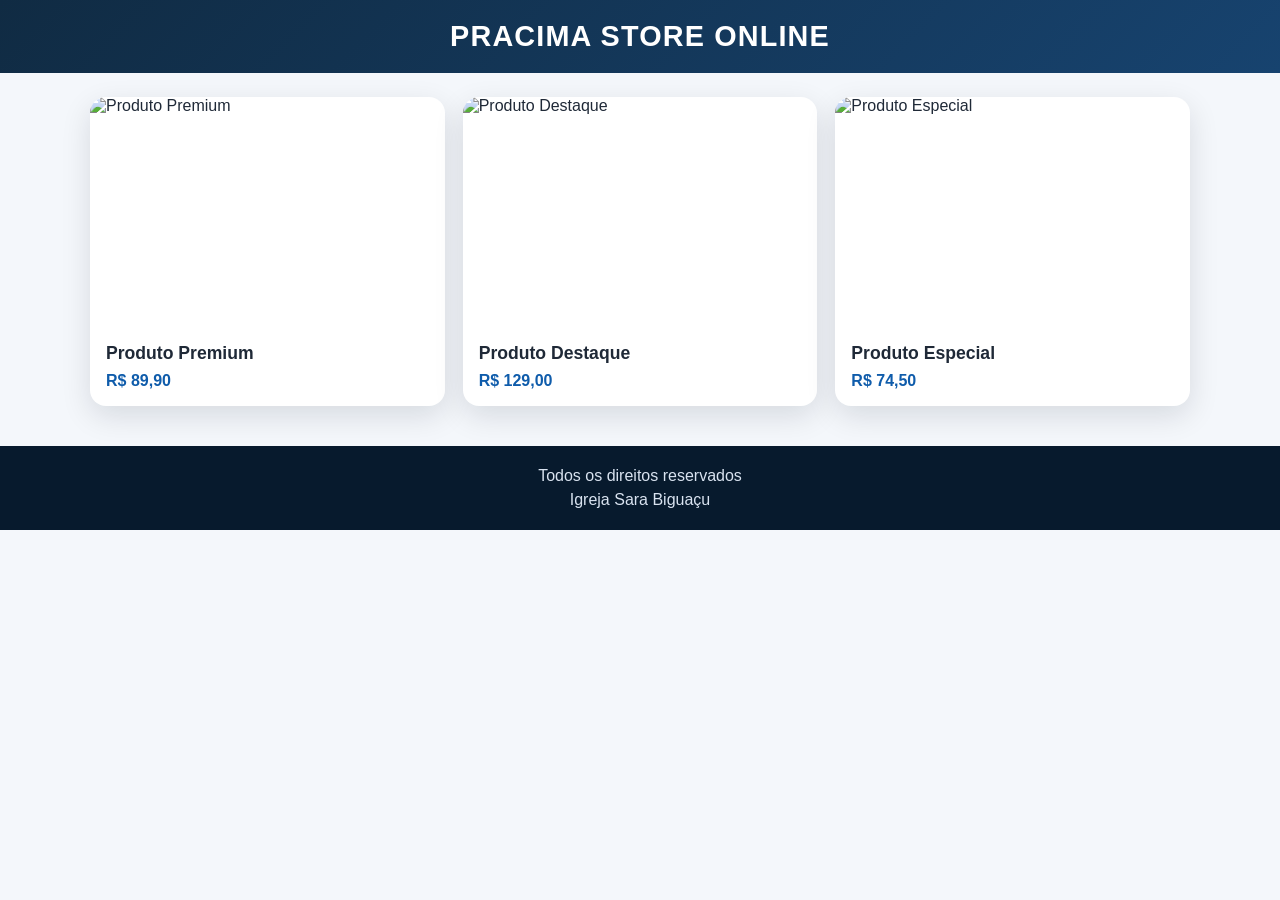
==== index.html @ 244e15e4 "start" ====
<!DOCTYPE html>
<html lang="pt-BR">
  <head>
    <meta charset="UTF-8" />
    <meta name="viewport" content="width=device-width, initial-scale=1.0" />
    <title>PRACIMA STORE ONLINE</title>
    <link rel="stylesheet" href="styles.css" />
  </head>
  <body>
    <header class="topbar">
      <div class="container">
        <p class="brand">PRACIMA STORE ONLINE</p>
      </div>
    </header>

    <main class="container">
      <section class="products-section">
        <div id="products" class="products-grid"></div>
      </section>
    </main>

    <footer class="footer">
      <div class="container footer-content">
        <p>Todos os direitos reservados</p>
        <p>Igreja Sara Biguaçu</p>
      </div>
    </footer>

    <script src="script.js"></script>
  </body>
</html>
---- styles.css ----
:root {
  --primary: #102b43;
  --primary-dark: #071a2d;
  --accent: #f3f7ff;
  --text: #1f2937;
  --muted: #6b7280;
  --card: #ffffff;
  --shadow: 0 10px 30px rgba(3, 16, 37, 0.12);
}

* {
  box-sizing: border-box;
}

body {
  margin: 0;
  font-family: Arial, Helvetica, sans-serif;
  background: #f4f7fb;
  color: var(--text);
}

.container {
  width: min(1100px, calc(100% - 32px));
  margin: 0 auto;
}

.topbar {
  background: linear-gradient(135deg, var(--primary), #17436f);
  color: white;
  padding: 20px 0;
  text-align: center;
}

.brand {
  margin: 0;
  font-size: 1.4rem;
  font-weight: 700;
  letter-spacing: 0.04em;
}

.products-section {
  padding: 24px 0 40px;
}

.products-grid {
  display: grid;
  grid-template-columns: 1fr;
  gap: 18px;
}

.product-card {
  background: var(--card);
  border-radius: 16px;
  overflow: hidden;
  box-shadow: var(--shadow);
}

.product-image {
  width: 100%;
  height: 230px;
  object-fit: cover;
  display: block;
}

.product-info {
  padding: 16px;
}

.product-name {
  margin: 0 0 8px;
  font-size: 1.1rem;
}

.product-price {
  margin: 0;
  color: #0f5cab;
  font-weight: 700;
  font-size: 1rem;
}

.footer {
  background: var(--primary-dark);
  color: #d9e3f0;
  padding: 18px 0;
}

.footer-content {
  text-align: center;
  line-height: 1.5;
}

.footer-content p {
  margin: 0;
}

@media (min-width: 700px) {
  .products-grid {
    grid-template-columns: repeat(2, 1fr);
  }
}

@media (min-width: 980px) {
  .products-grid {
    grid-template-columns: repeat(3, 1fr);
  }

  .brand {
    font-size: 1.8rem;
  }
}
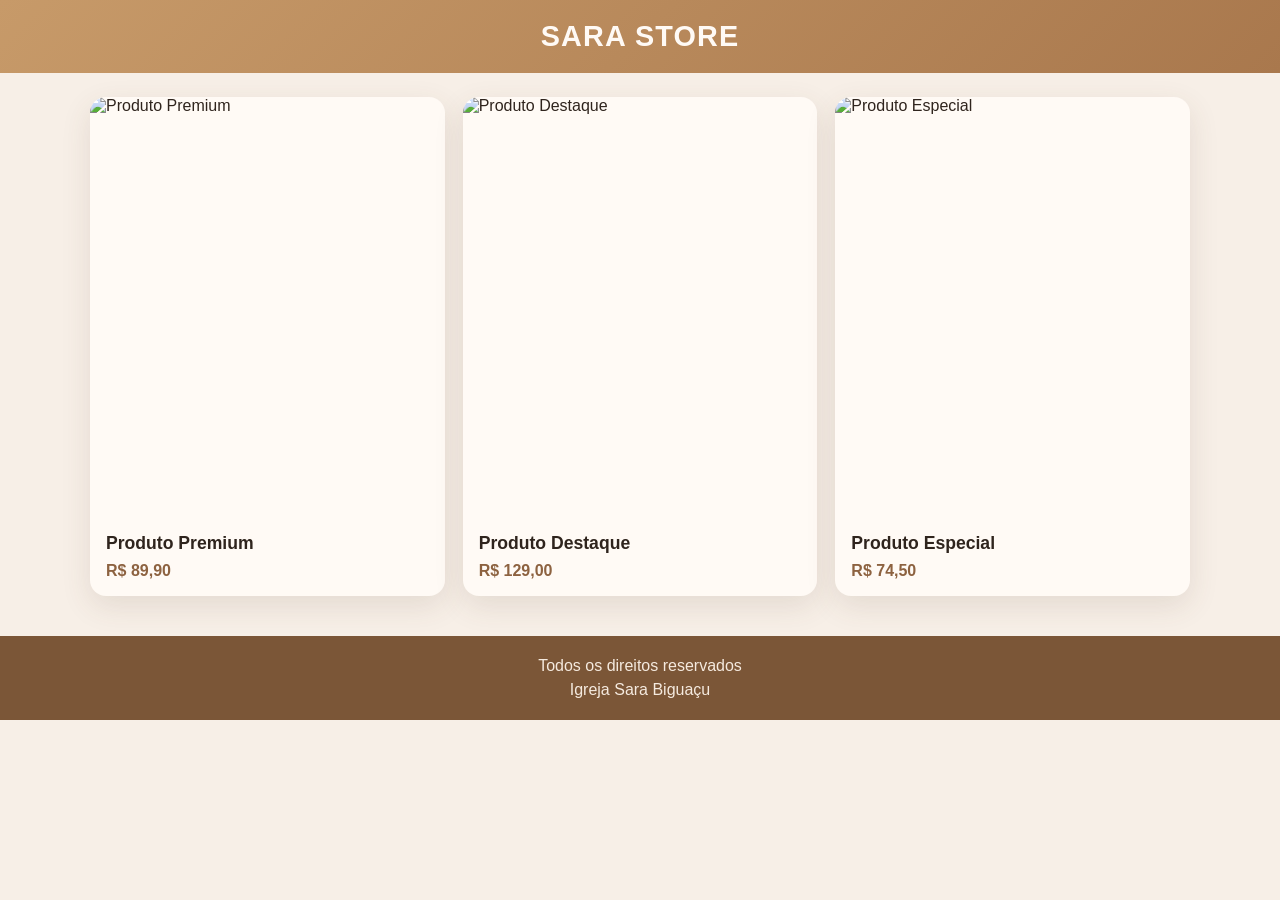
==== commit ecc13a95: "0" ====
--- a/index.html
+++ b/index.html
@@ -3,13 +3,13 @@
   <head>
     <meta charset="UTF-8" />
     <meta name="viewport" content="width=device-width, initial-scale=1.0" />
-    <title>PRACIMA STORE ONLINE</title>
+    <title>SARA STORE</title>
     <link rel="stylesheet" href="styles.css" />
   </head>
   <body>
     <header class="topbar">
       <div class="container">
-        <p class="brand">PRACIMA STORE ONLINE</p>
+        <p class="brand">SARA STORE</p>
       </div>
     </header>
 
--- a/styles.css
+++ b/styles.css
@@ -1,11 +1,11 @@
 :root {
-  --primary: #102b43;
-  --primary-dark: #071a2d;
-  --accent: #f3f7ff;
-  --text: #1f2937;
-  --muted: #6b7280;
-  --card: #ffffff;
-  --shadow: 0 10px 30px rgba(3, 16, 37, 0.12);
+  --primary: #c79a69;
+  --primary-dark: #7b5637;
+  --accent: #f8efe6;
+  --text: #2f241d;
+  --muted: #765d49;
+  --card: #fffaf5;
+  --shadow: 0 10px 30px rgba(87, 64, 46, 0.12);
 }
 
 * {
@@ -15,7 +15,7 @@
 body {
   margin: 0;
   font-family: Arial, Helvetica, sans-serif;
-  background: #f4f7fb;
+  background: #f7efe7;
   color: var(--text);
 }
 
@@ -25,8 +25,8 @@
 }
 
 .topbar {
-  background: linear-gradient(135deg, var(--primary), #17436f);
-  color: white;
+  background: linear-gradient(135deg, var(--primary), #a9784d);
+  color: #fffaf5;
   padding: 20px 0;
   text-align: center;
 }
@@ -57,7 +57,8 @@
 
 .product-image {
   width: 100%;
-  height: 230px;
+  height: min(62vh, 600px);
+  min-height: 340px;
   object-fit: cover;
   display: block;
 }
@@ -73,14 +74,14 @@
 
 .product-price {
   margin: 0;
-  color: #0f5cab;
+  color: #8d6240;
   font-weight: 700;
   font-size: 1rem;
 }
 
 .footer {
   background: var(--primary-dark);
-  color: #d9e3f0;
+  color: #f5eadf;
   padding: 18px 0;
 }
 
@@ -97,6 +98,10 @@
   .products-grid {
     grid-template-columns: repeat(2, 1fr);
   }
+
+  .product-image {
+    height: 420px;
+  }
 }
 
 @media (min-width: 980px) {
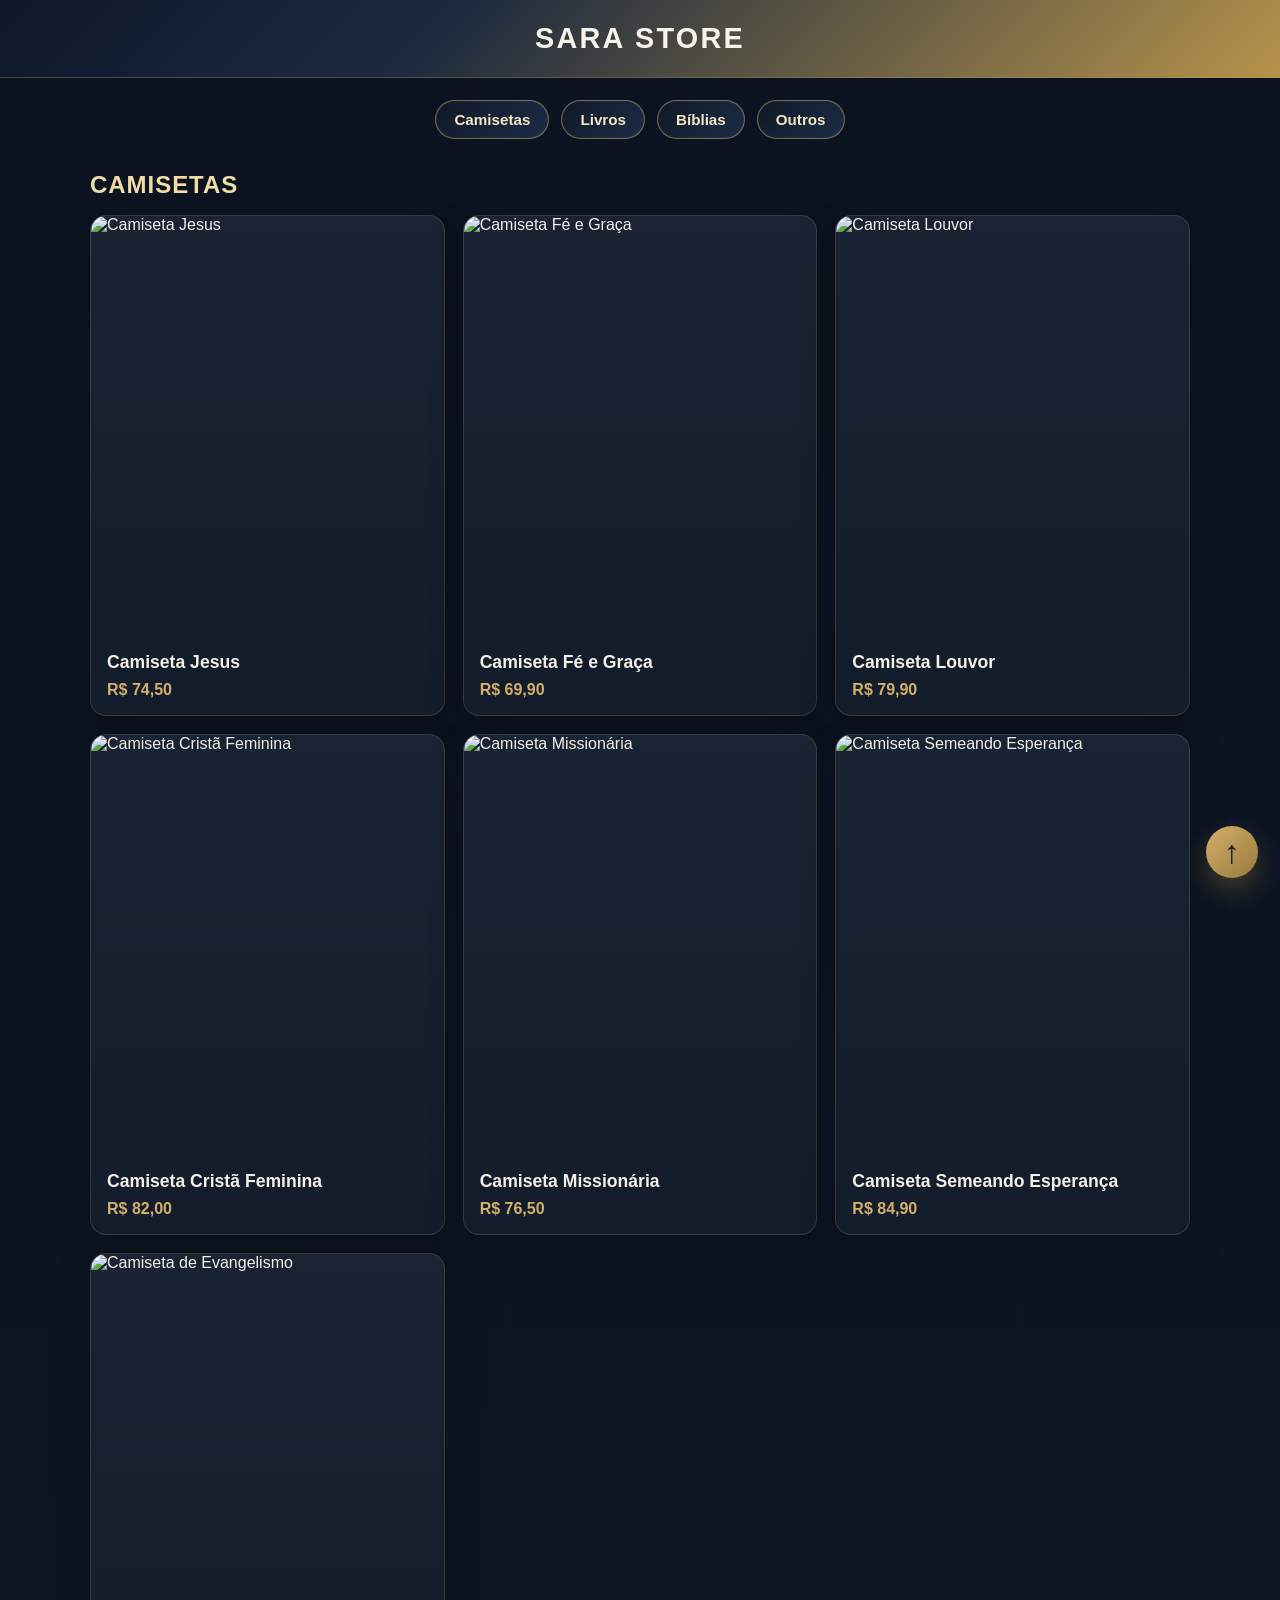
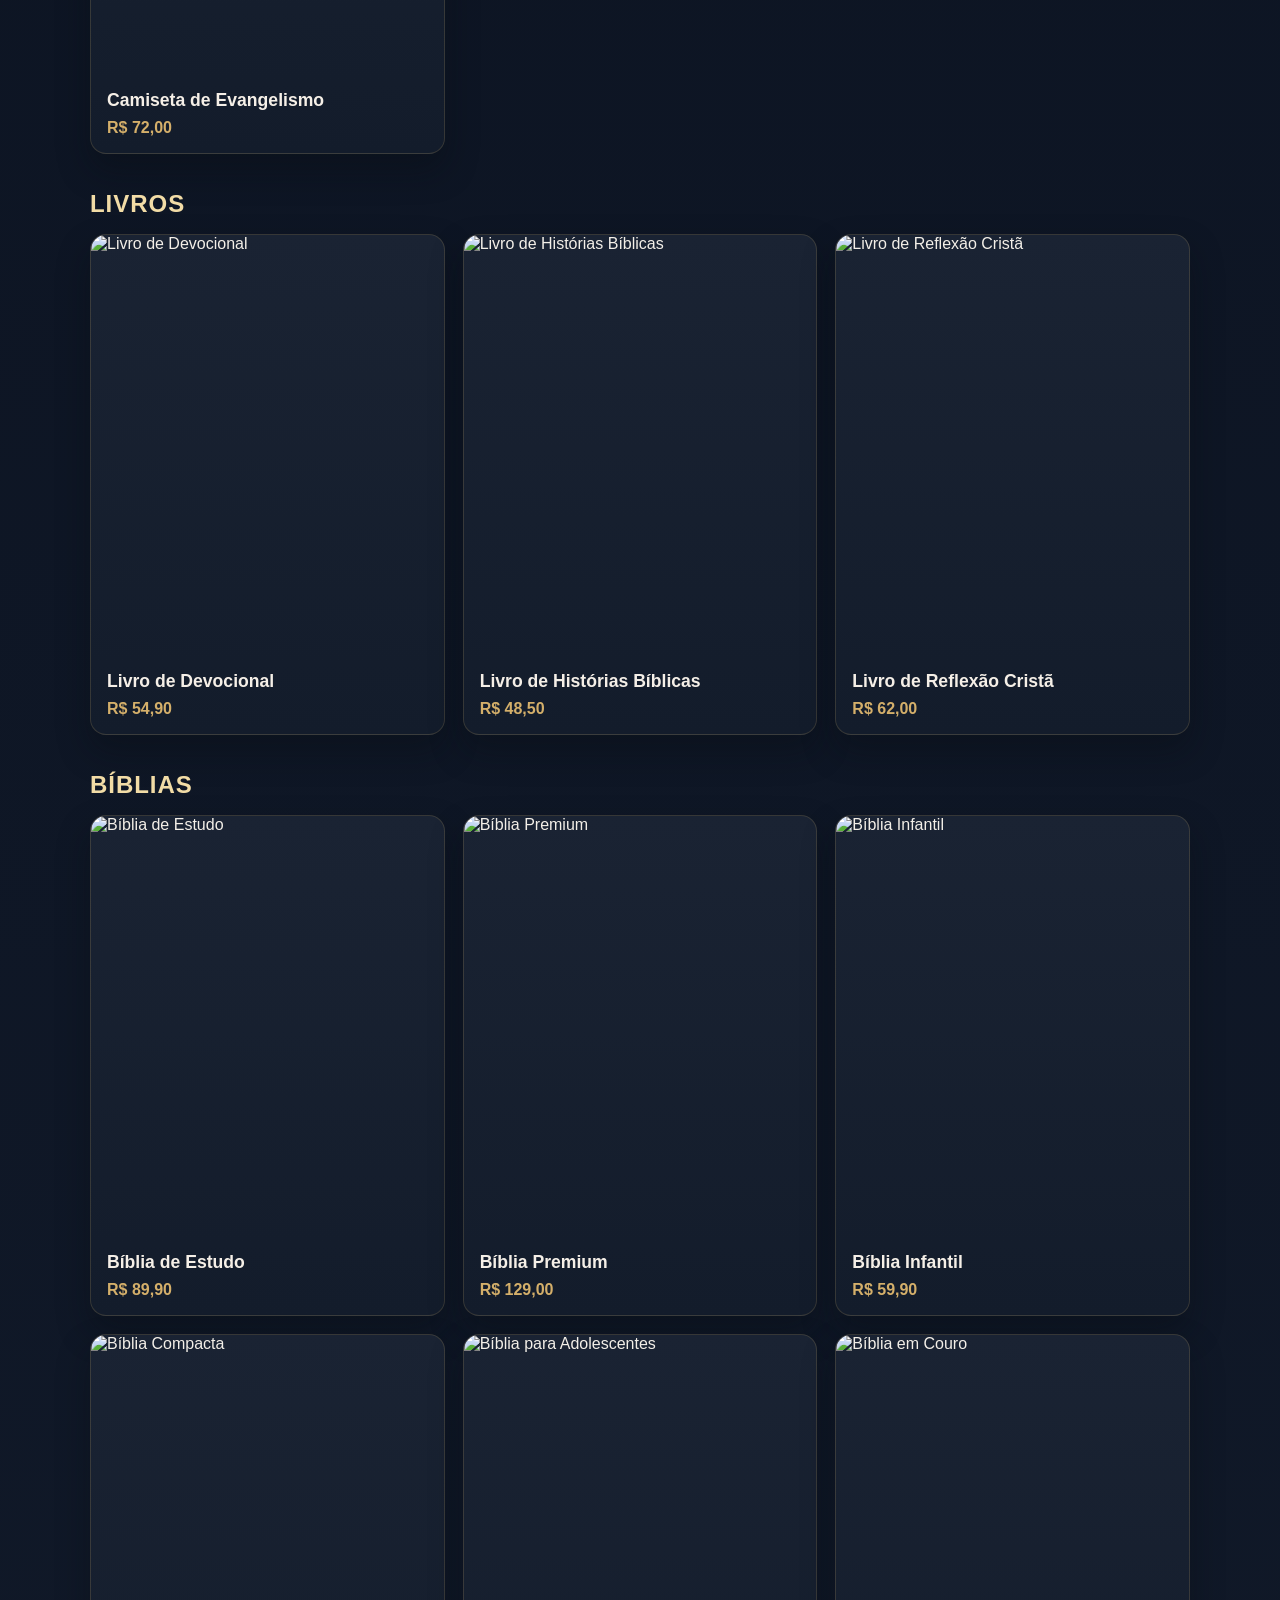
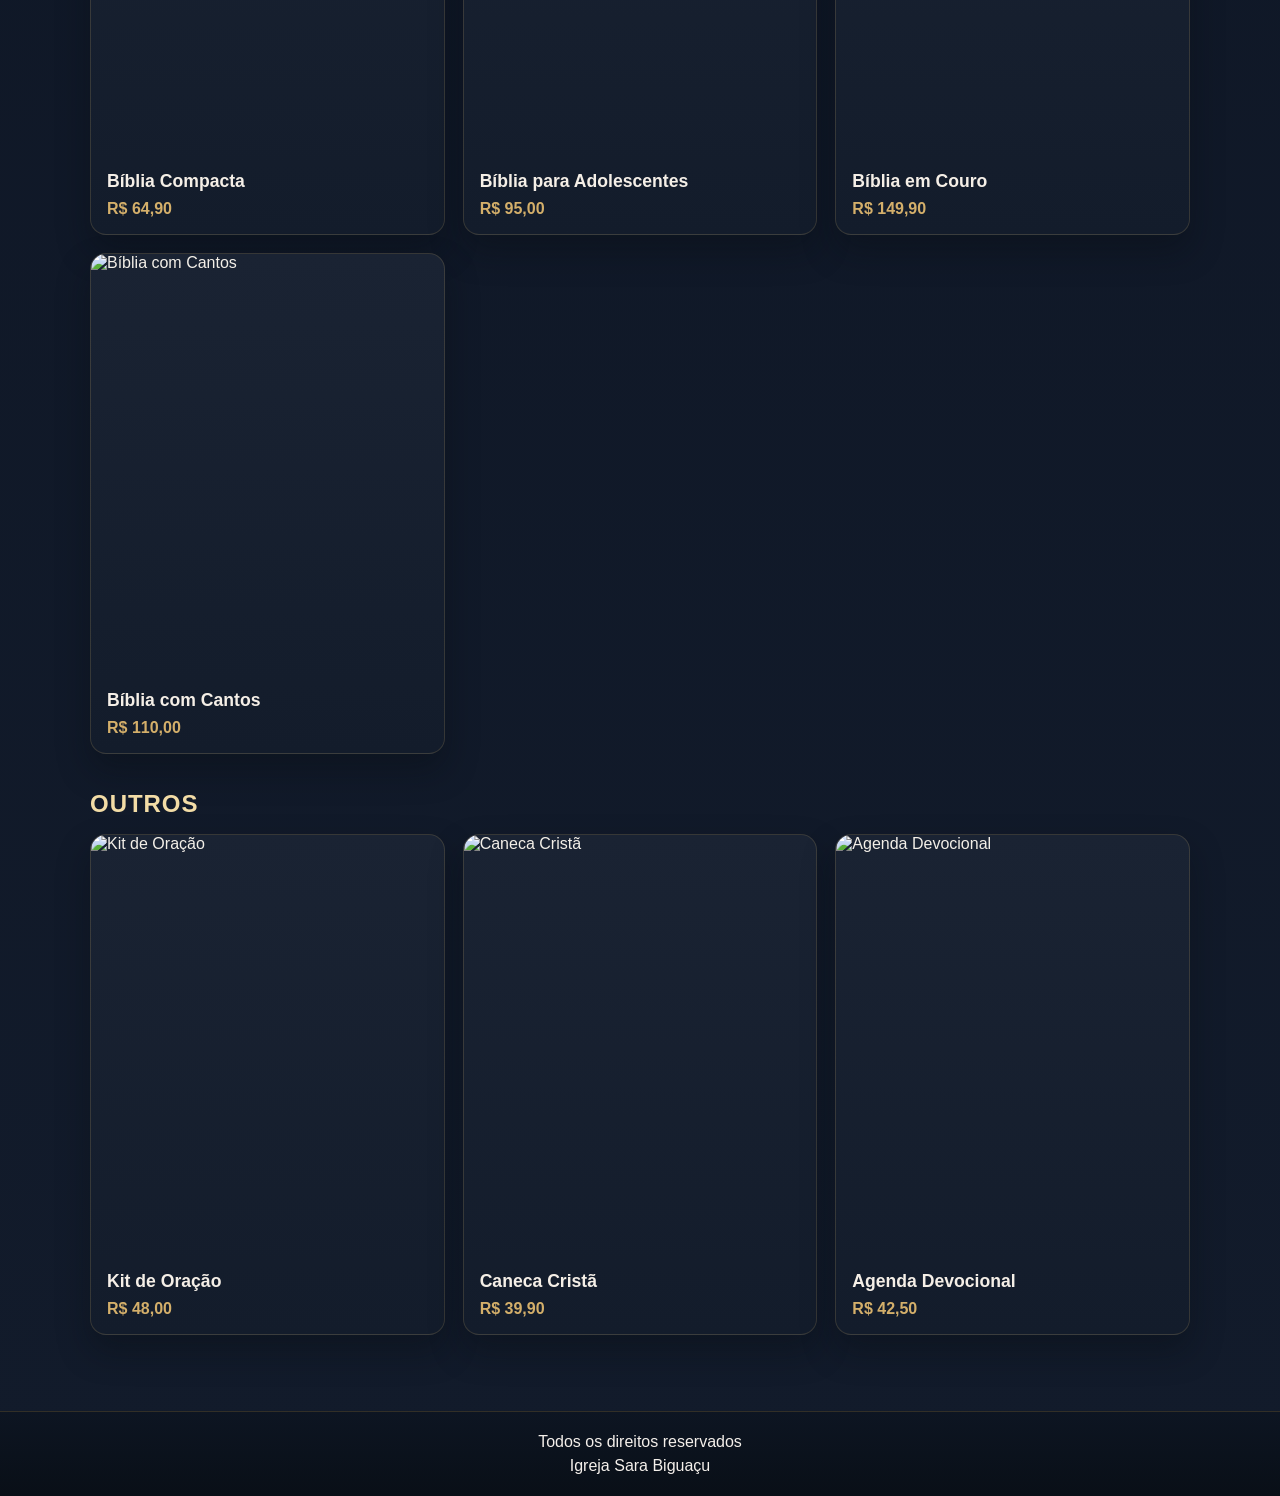
==== commit 8b20a4cd: "02" ====
--- a/index.html
+++ b/index.html
@@ -14,8 +14,15 @@
     </header>
 
     <main class="container">
+      <nav class="category-nav" aria-label="Categorias de produtos">
+        <button class="category-btn" type="button" data-target="camisetas">Camisetas</button>
+        <button class="category-btn" type="button" data-target="livros">Livros</button>
+        <button class="category-btn" type="button" data-target="biblias">Bíblias</button>
+        <button class="category-btn" type="button" data-target="outros">Outros</button>
+      </nav>
+
       <section class="products-section">
-        <div id="products" class="products-grid"></div>
+        <div id="products"></div>
       </section>
     </main>
 
@@ -26,6 +33,23 @@
       </div>
     </footer>
 
+    <div id="product-modal" class="modal hidden" aria-hidden="true">
+      <div class="modal-backdrop" data-close="true"></div>
+      <div class="modal-content" role="dialog" aria-modal="true" aria-labelledby="modal-name">
+        <button class="modal-close" type="button" aria-label="Fechar">×</button>
+        <img id="modal-image" src="" alt="Produto ampliado" />
+        <div class="modal-body">
+          <h3 id="modal-name"></h3>
+          <p id="modal-price" class="modal-price"></p>
+          <p id="modal-description"></p>
+        </div>
+      </div>
+    </div>
+
+    <button id="scroll-top-btn" class="scroll-top-btn" type="button" aria-label="Voltar ao topo">
+      ↑
+    </button>
+
     <script src="script.js"></script>
   </body>
 </html>
--- a/styles.css
+++ b/styles.css
@@ -1,11 +1,12 @@
 :root {
-  --primary: #c79a69;
-  --primary-dark: #7b5637;
-  --accent: #f8efe6;
-  --text: #2f241d;
-  --muted: #765d49;
-  --card: #fffaf5;
-  --shadow: 0 10px 30px rgba(87, 64, 46, 0.12);
+  --primary: #0f172a;
+  --primary-dark: #b6934b;
+  --primary-strong: #111827;
+  --accent: #d4af6a;
+  --text: #f3efe8;
+  --muted: #b7bdc7;
+  --card: #171f2d;
+  --shadow: 0 16px 32px rgba(8, 12, 18, 0.38);
 }
 
 * {
@@ -15,7 +16,7 @@
 body {
   margin: 0;
   font-family: Arial, Helvetica, sans-serif;
-  background: #f7efe7;
+  background: linear-gradient(180deg, #0b1220 0%, #121b2b 100%);
   color: var(--text);
 }
 
@@ -25,21 +26,64 @@
 }
 
 .topbar {
-  background: linear-gradient(135deg, var(--primary), #a9784d);
-  color: #fffaf5;
-  padding: 20px 0;
+  background: linear-gradient(135deg, var(--primary) 0%, #1d2a3e 35%, var(--primary-dark) 100%);
+  color: #f8f3ea;
+  padding: 22px 0;
   text-align: center;
+  border-bottom: 1px solid rgba(212, 175, 106, 0.3);
 }
 
 .brand {
   margin: 0;
   font-size: 1.4rem;
   font-weight: 700;
-  letter-spacing: 0.04em;
+  letter-spacing: 0.08em;
+  text-transform: uppercase;
+  color: #f8f3ea;
 }
 
 .products-section {
   padding: 24px 0 40px;
+}
+
+.category-nav {
+  display: flex;
+  flex-wrap: wrap;
+  gap: 12px;
+  justify-content: center;
+  padding: 22px 0 8px;
+}
+
+.category-btn {
+  background: linear-gradient(135deg, #111827, #1b2c46);
+  color: #f5e7c4;
+  border: 1px solid rgba(212, 175, 106, 0.5);
+  border-radius: 999px;
+  padding: 10px 18px;
+  font-size: 0.95rem;
+  font-weight: 700;
+  cursor: pointer;
+  transition: background 0.2s ease, transform 0.2s ease, box-shadow 0.2s ease;
+  box-shadow: inset 0 0 0 1px rgba(255,255,255,0.04);
+}
+
+.category-btn:hover {
+  background: linear-gradient(135deg, var(--primary-dark), #8d7140);
+  color: #101827;
+  transform: translateY(-1px);
+  box-shadow: 0 10px 18px rgba(182, 147, 75, 0.2);
+}
+
+.category-group {
+  margin-bottom: 36px;
+}
+
+.category-title {
+  margin: 0 0 16px;
+  font-size: 1.5rem;
+  color: #f2dca6;
+  letter-spacing: 0.04em;
+  text-transform: uppercase;
 }
 
 .products-grid {
@@ -49,10 +93,19 @@
 }
 
 .product-card {
-  background: var(--card);
+  background: linear-gradient(180deg, #1a2333 0%, #131c2b 100%);
+  border: 1px solid rgba(212, 175, 106, 0.18);
   border-radius: 16px;
   overflow: hidden;
   box-shadow: var(--shadow);
+  cursor: pointer;
+  transition: transform 0.2s ease, box-shadow 0.2s ease, border-color 0.2s ease;
+}
+
+.product-card:hover {
+  transform: translateY(-4px);
+  box-shadow: 0 16px 35px rgba(10, 14, 22, 0.42);
+  border-color: rgba(212, 175, 106, 0.42);
 }
 
 .product-image {
@@ -70,19 +123,21 @@
 .product-name {
   margin: 0 0 8px;
   font-size: 1.1rem;
+  color: #f5efe7;
 }
 
 .product-price {
   margin: 0;
-  color: #8d6240;
+  color: var(--accent);
   font-weight: 700;
   font-size: 1rem;
 }
 
 .footer {
-  background: var(--primary-dark);
-  color: #f5eadf;
+  background: linear-gradient(180deg, #0d1522 0%, #090f17 100%);
+  color: #f5f0eb;
   padding: 18px 0;
+  border-top: 1px solid rgba(212, 175, 106, 0.2);
 }
 
 .footer-content {
@@ -94,7 +149,117 @@
   margin: 0;
 }
 
+.modal {
+  position: fixed;
+  inset: 0;
+  display: flex;
+  align-items: center;
+  justify-content: center;
+  z-index: 1000;
+}
+
+.modal.hidden {
+  display: none;
+}
+
+.modal-backdrop {
+  position: absolute;
+  inset: 0;
+  background: rgba(34, 23, 17, 0.7);
+}
+
+.modal-content {
+  position: relative;
+  z-index: 1;
+  width: min(900px, calc(100% - 32px));
+  background: linear-gradient(180deg, #101a2a 0%, #171f2d 100%);
+  border: 1px solid rgba(212, 175, 106, 0.22);
+  border-radius: 20px;
+  overflow: hidden;
+  box-shadow: 0 20px 60px rgba(4, 7, 12, 0.5);
+  display: grid;
+  grid-template-columns: 1fr;
+}
+
+#modal-image {
+  width: 100%;
+  max-height: 60vh;
+  object-fit: cover;
+  display: block;
+  background: #f3e7db;
+}
+
+.modal-body {
+  padding: 24px 20px 28px;
+}
+
+.modal-body h3 {
+  margin: 0 0 8px;
+  font-size: 1.7rem;
+  color: #f7f0e5;
+}
+
+.modal-price {
+  margin: 0 0 12px;
+  font-size: 1.15rem;
+  font-weight: 700;
+  color: var(--accent);
+}
+
+.modal-body p:last-child {
+  margin: 0;
+  line-height: 1.6;
+  color: var(--muted);
+}
+
+.modal-close {
+  position: absolute;
+  top: 16px;
+  right: 16px;
+  width: 38px;
+  height: 38px;
+  border: none;
+  border-radius: 50%;
+  background: rgba(212, 175, 106, 0.15);
+  color: #f8f1e7;
+  font-size: 1.7rem;
+  line-height: 1;
+  cursor: pointer;
+  z-index: 2;
+}
+
+.scroll-top-btn {
+  position: fixed;
+  right: 22px;
+  bottom: 22px;
+  width: 52px;
+  height: 52px;
+  border: none;
+  border-radius: 50%;
+  background: linear-gradient(135deg, var(--accent), #987a3b);
+  color: #0d1726;
+  font-size: 2rem;
+  line-height: 1;
+  box-shadow: 0 12px 28px rgba(182, 147, 75, 0.32);
+  cursor: pointer;
+  z-index: 999;
+  transition: transform 0.2s ease, opacity 0.2s ease;
+}
+
+.scroll-top-btn:hover {
+  transform: translateY(-2px);
+}
+
 @media (min-width: 700px) {
+  .modal-content {
+    grid-template-columns: 1.1fr 0.9fr;
+  }
+
+  #modal-image {
+    height: 100%;
+    max-height: none;
+  }
+
   .products-grid {
     grid-template-columns: repeat(2, 1fr);
   }
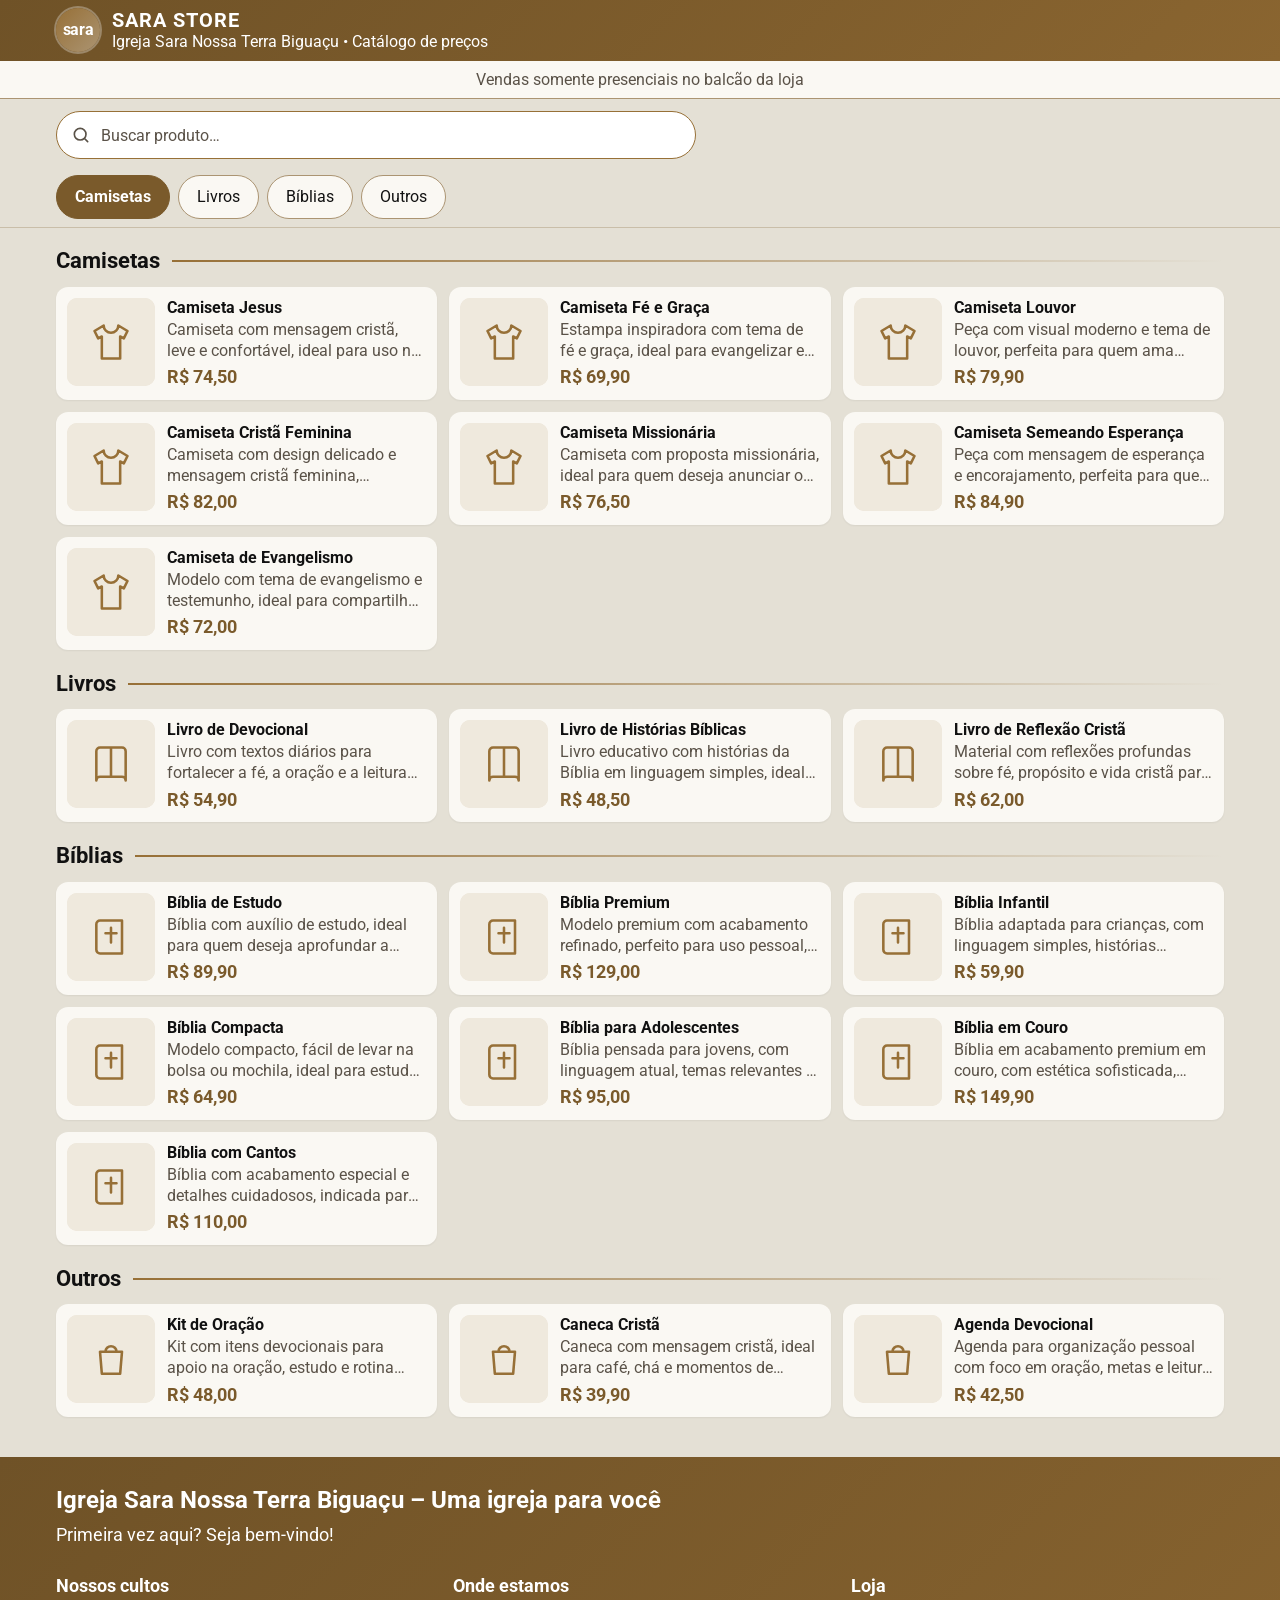
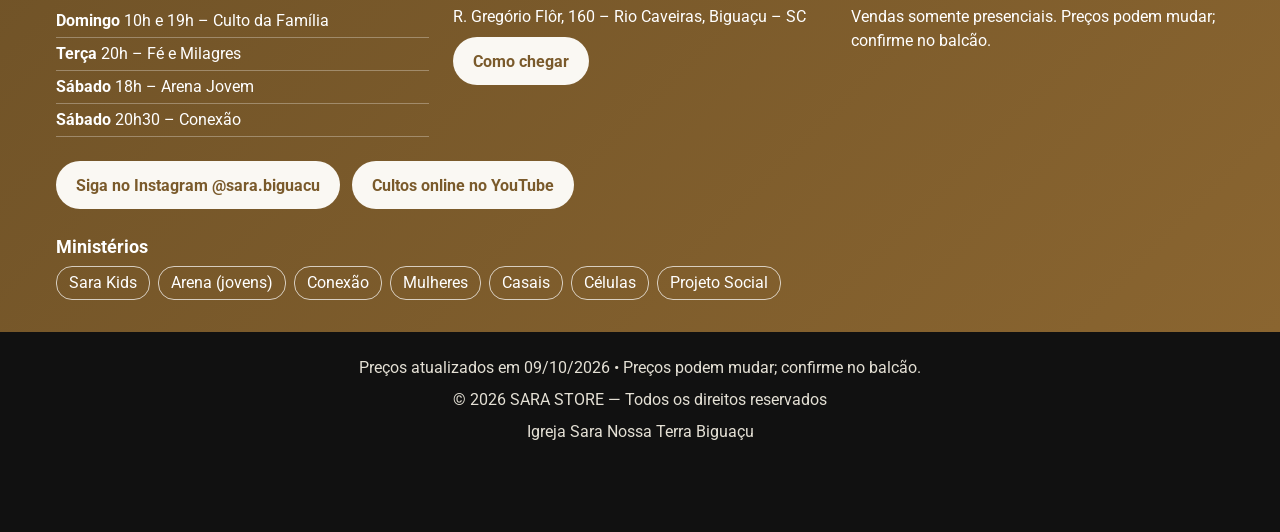
==== commit 4a483ff3: "Fase 1: novo catálogo público estilo cardápio - Produtos e dados da igreja em data/*.json (20 produt" ====
--- a/index.html
+++ b/index.html
@@ -1,55 +1,93 @@
-<!DOCTYPE html>
+<!doctype html>
 <html lang="pt-BR">
-  <head>
-    <meta charset="UTF-8" />
-    <meta name="viewport" content="width=device-width, initial-scale=1.0" />
-    <title>SARA STORE</title>
-    <link rel="stylesheet" href="styles.css" />
-  </head>
-  <body>
-    <header class="topbar">
-      <div class="container">
-        <p class="brand">SARA STORE</p>
-      </div>
-    </header>
-
-    <main class="container">
-      <nav class="category-nav" aria-label="Categorias de produtos">
-        <button class="category-btn" type="button" data-target="camisetas">Camisetas</button>
-        <button class="category-btn" type="button" data-target="livros">Livros</button>
-        <button class="category-btn" type="button" data-target="biblias">Bíblias</button>
-        <button class="category-btn" type="button" data-target="outros">Outros</button>
-      </nav>
-
-      <section class="products-section">
-        <div id="products"></div>
-      </section>
-    </main>
-
-    <footer class="footer">
-      <div class="container footer-content">
-        <p>Todos os direitos reservados</p>
-        <p>Igreja Sara Biguaçu</p>
-      </div>
-    </footer>
-
-    <div id="product-modal" class="modal hidden" aria-hidden="true">
-      <div class="modal-backdrop" data-close="true"></div>
-      <div class="modal-content" role="dialog" aria-modal="true" aria-labelledby="modal-name">
-        <button class="modal-close" type="button" aria-label="Fechar">×</button>
-        <img id="modal-image" src="" alt="Produto ampliado" />
-        <div class="modal-body">
-          <h3 id="modal-name"></h3>
-          <p id="modal-price" class="modal-price"></p>
-          <p id="modal-description"></p>
-        </div>
+<head>
+  <meta charset="utf-8">
+  <meta name="viewport" content="width=device-width, initial-scale=1">
+  <title>SARA STORE – Catálogo de preços | Sara Biguaçu</title>
+  <meta name="description" content="Catálogo de preços da loja da Igreja Sara Nossa Terra Biguaçu: camisetas, livros, bíblias e mais. Vendas somente presenciais, no balcão da loja.">
+  <meta name="theme-color" content="#6F5227">
+  <meta name="color-scheme" content="light">
+  <meta property="og:type" content="website">
+  <meta property="og:locale" content="pt_BR">
+  <meta property="og:site_name" content="SARA STORE">
+  <meta property="og:title" content="SARA STORE – Catálogo de preços | Sara Biguaçu">
+  <meta property="og:description" content="Veja os preços da loja da Igreja Sara Nossa Terra Biguaçu. Vendas somente presenciais, no balcão.">
+  <meta property="og:url" content="https://leonardo681.github.io/PRACIMA/">
+  <meta property="og:image" content="https://leonardo681.github.io/PRACIMA/img/logo.png">
+  <meta property="og:image:alt" content="Logo da Igreja Sara Nossa Terra Biguaçu">
+  <meta name="twitter:card" content="summary">
+  <link rel="icon" href="img/icone.svg" type="image/svg+xml">
+  <link rel="apple-touch-icon" href="img/logo.png">
+  <link rel="preconnect" href="https://fonts.googleapis.com">
+  <link rel="preconnect" href="https://fonts.gstatic.com" crossorigin>
+  <link rel="stylesheet" href="https://fonts.googleapis.com/css2?family=Roboto:wght@400;700&display=swap">
+  <link rel="stylesheet" href="css/style.css?v=1">
+  <link rel="modulepreload" href="js/comum.js?v=1">
+  <link rel="modulepreload" href="js/dialogo.js?v=1">
+  <script type="module" src="js/app.js?v=1"></script>
+  <noscript><style>.carregando, .busca { display: none; }</style></noscript>
+</head>
+<body>
+  <header class="topo">
+    <div class="conteudo">
+      <span class="logo" aria-hidden="true"><img src="img/logo.png" alt="" width="44" height="44"><span>sara</span></span>
+      <div>
+        <h1 id="titulo" tabindex="-1">SARA STORE</h1>
+        <p>Igreja Sara Nossa Terra Biguaçu • Catálogo de preços</p>
       </div>
     </div>
+  </header>
 
-    <button id="scroll-top-btn" class="scroll-top-btn" type="button" aria-label="Voltar ao topo">
-      ↑
+  <p class="faixa">Vendas somente presenciais no balcão da loja<span id="faixa-pagamentos"></span></p>
+
+  <main>
+    <div class="busca conteudo" role="search">
+      <label class="vh" for="busca">Buscar produto</label>
+      <div class="campo">
+        <input id="busca" type="search" placeholder="Buscar produto…" autocomplete="off" spellcheck="false" enterkeyhint="search">
+        <button id="limpar" class="limpar" type="button" aria-label="Limpar busca" hidden>
+          <svg width="20" height="20" viewBox="0 0 24 24" fill="none" stroke="currentColor" stroke-width="2.2" stroke-linecap="round" aria-hidden="true"><path d="M6 6l12 12M18 6 6 18"/></svg>
+        </button>
+      </div>
+    </div>
+    <p id="contagem" class="contagem conteudo" role="status" aria-live="polite"></p>
+
+    <nav id="chips" class="chips" aria-label="Categorias" hidden></nav>
+
+    <div class="conteudo"><div id="aviso" class="aviso" role="status" hidden></div></div>
+
+    <div id="lista" class="lista conteudo" aria-busy="true">
+      <div class="carregando">
+        <p class="vh">Carregando o catálogo…</p>
+        <div class="esqueleto" aria-hidden="true"><span></span><span></span><span></span><span></span><span></span><span></span></div>
+      </div>
+      <noscript>
+        <p class="erro">Para ver o catálogo, ative o JavaScript do navegador. Os preços também podem ser consultados no balcão da loja.</p>
+      </noscript>
+    </div>
+  </main>
+
+  <section id="igreja" class="igreja" aria-labelledby="igreja-titulo" hidden>
+    <div id="igreja-conteudo" class="conteudo"></div>
+  </section>
+
+  <footer class="rodape">
+    <p><span id="atualizado"></span>Preços podem mudar; confirme no balcão.</p>
+    <p>© <span id="ano">2026</span> SARA STORE — <span id="copyright">Todos os direitos reservados</span></p>
+    <p>Igreja Sara Nossa Terra Biguaçu</p>
+  </footer>
+
+  <button id="voltar-topo" class="voltar-topo" type="button" aria-label="Voltar ao topo" hidden>
+    <svg width="24" height="24" viewBox="0 0 24 24" fill="none" stroke="currentColor" stroke-width="2.2" stroke-linecap="round" stroke-linejoin="round" aria-hidden="true"><path d="M12 19V5m-7 7 7-7 7 7"/></svg>
+  </button>
+
+  <p id="toast" class="toast" role="status" aria-live="polite"></p>
+
+  <dialog id="detalhe" class="detalhe" aria-labelledby="detalhe-nome">
+    <button id="fechar" class="fechar" type="button" aria-label="Fechar">
+      <svg width="22" height="22" viewBox="0 0 24 24" fill="none" stroke="currentColor" stroke-width="2.2" stroke-linecap="round" aria-hidden="true"><path d="M6 6l12 12M18 6 6 18"/></svg>
     </button>
-
-    <script src="script.js"></script>
-  </body>
+    <div id="detalhe-conteudo" class="detalhe-in"></div>
+  </dialog>
+</body>
 </html>
--- a/css/style.css
+++ b/css/style.css
@@ -0,0 +1,257 @@
+/* SARA STORE – catálogo público (mobile-first) */
+
+:root {
+  --bronze-claro: #AB9472;  /* só decoração, sem texto */
+  --bronze: #977037;        /* só decoração, sem texto */
+  --bronze-escuro: #7A5A2B; /* fundo com texto branco; texto bronze sobre fundo claro */
+  --cabecalho: linear-gradient(135deg, #6F5227, #8A6530);
+  --creme: #E4E0D5;
+  --card: #FAF8F3;
+  --texto: #111111;
+  --texto-2: #5A5248;
+  --acento: #C62737;        /* só sobre branco ou --card */
+  --branco: #FFFFFF;
+  --fundo-foto: #EFE9DD;
+  --raio: 12px;
+  --topo-fixo: 72px;        /* altura do que fica grudado no topo (chips) */
+  --fonte: Roboto, system-ui, -apple-system, 'Segoe UI', Arial, sans-serif;
+  color-scheme: light;
+}
+
+*, *::before, *::after { box-sizing: border-box; }
+html { -webkit-text-size-adjust: 100%; text-size-adjust: 100%; }
+html:has(dialog[open]) { overflow: hidden; }
+body {
+  margin: 0;
+  background: var(--creme);
+  color: var(--texto);
+  font: 400 16px/1.5 var(--fonte);
+}
+[hidden] { display: none !important; }
+h1, h2, h3, p, ul { margin: 0; }
+ul { padding: 0; list-style: none; }
+img { max-width: 100%; }
+button, input { font: inherit; color: inherit; }
+button { cursor: pointer; }
+a { color: inherit; }
+:focus-visible { outline: 3px solid var(--bronze-escuro); outline-offset: 2px; }
+.topo :focus-visible, .igreja :focus-visible, .rodape :focus-visible { outline-color: var(--branco); }
+[tabindex="-1"]:focus:not(:focus-visible) { outline: none; }
+
+.vh {
+  position: absolute; width: 1px; height: 1px; margin: -1px; padding: 0; border: 0;
+  overflow: hidden; clip-path: inset(50%); white-space: nowrap;
+}
+.conteudo { max-width: 1200px; margin-inline: auto; padding-inline: 16px; }
+
+/* ---------- Cabeçalho e faixa ---------- */
+.topo { background: var(--cabecalho); color: var(--branco); }
+.topo .conteudo { display: flex; align-items: center; gap: 12px; min-height: 60px; padding-block: 8px; }
+.topo h1 { font-size: 20px; line-height: 1.2; letter-spacing: .05em; }
+.topo p { line-height: 1.3; }
+
+.logo {
+  position: relative; flex: none; display: grid; place-items: center;
+  width: 44px; height: 44px; border-radius: 50%; overflow: hidden;
+  background: linear-gradient(135deg, #977037, #AB9472);
+  box-shadow: 0 0 0 2px rgb(255 255 255 / .3);
+}
+.logo img { position: absolute; inset: 0; width: 100%; height: 100%; object-fit: cover; }
+.logo span { color: var(--branco); font-weight: 700; line-height: 1; letter-spacing: -.02em; }
+.logo img ~ span { visibility: hidden; }
+
+.faixa {
+  padding: 8px 16px; text-align: center; line-height: 1.35;
+  background: var(--card); color: var(--texto-2);
+  border-bottom: 1px solid var(--bronze-claro);
+}
+
+/* ---------- Busca ---------- */
+.busca { padding-top: 12px; }
+.campo { position: relative; max-width: 640px; }
+.campo input {
+  width: 100%; height: 48px; padding: 0 48px 0 44px;
+  border: 1px solid var(--bronze); border-radius: 24px;
+  background: var(--branco) url("data:image/svg+xml,%3Csvg xmlns='http://www.w3.org/2000/svg' viewBox='0 0 24 24' fill='none' stroke='%235A5248' stroke-width='2' stroke-linecap='round'%3E%3Ccircle cx='11' cy='11' r='7'/%3E%3Cpath d='m20 20-3.5-3.5'/%3E%3C/svg%3E") no-repeat 14px 50% / 20px;
+  -webkit-appearance: none; appearance: none;
+}
+.campo input::placeholder { color: var(--texto-2); opacity: 1; }
+.campo input::-webkit-search-cancel-button { -webkit-appearance: none; appearance: none; }
+.limpar {
+  position: absolute; top: 2px; right: 2px; width: 44px; height: 44px;
+  display: grid; place-items: center; border: 0; border-radius: 50%;
+  background: transparent; color: var(--texto-2);
+}
+.contagem:not(:empty) { padding-top: 8px; color: var(--texto-2); }
+
+/* ---------- Chips (atalhos, não abas) ---------- */
+.chips {
+  position: sticky; top: 0; z-index: 5; margin-top: 8px;
+  background: var(--creme); box-shadow: 0 1px 0 rgb(122 90 43 / .25);
+}
+.chips ul {
+  position: relative; display: flex; gap: 8px; max-width: 1200px; margin-inline: auto;
+  padding: 8px 16px; overflow-x: auto; scrollbar-width: none;
+}
+.chips ul::-webkit-scrollbar { display: none; }
+.chip {
+  display: inline-flex; align-items: center; min-height: 44px; padding: 0 18px;
+  border: 1px solid var(--bronze-claro); border-radius: 22px;
+  background: var(--card); color: var(--texto); text-decoration: none; white-space: nowrap;
+}
+.chip[aria-current] { background: var(--bronze-escuro); border-color: var(--bronze-escuro); color: var(--branco); font-weight: 700; }
+.chips li { flex: none; }
+
+/* ---------- Avisos e estados ---------- */
+.aviso {
+  display: flex; flex-wrap: wrap; align-items: center; justify-content: space-between; gap: 8px 12px;
+  margin-top: 12px; padding: 10px 12px; border-left: 4px solid var(--bronze);
+  border-radius: 8px; background: var(--card);
+}
+.erro, .vazio { margin-top: 20px; padding: 24px 16px; border-radius: var(--raio); background: var(--card); text-align: center; }
+.erro p { margin-bottom: 16px; }
+.botao {
+  display: inline-flex; align-items: center; justify-content: center; min-height: 48px; padding: 0 20px;
+  border: 0; border-radius: 24px; background: var(--bronze-escuro); color: var(--branco);
+  font-weight: 700; line-height: 1.2; text-align: center; text-decoration: none;
+}
+.botao.secundario { border: 2px solid var(--bronze-escuro); background: transparent; color: var(--bronze-escuro); }
+
+/* Ocupa a tela inteira enquanto carrega: o rodapé não aparece e depois não "pula" (CLS). */
+.carregando { min-height: 100vh; }
+.esqueleto { display: grid; gap: 8px; padding-top: 20px; }
+.esqueleto span { height: 92px; border-radius: var(--raio); background: var(--card); opacity: .75; }
+
+/* ---------- Seções e linhas estilo cardápio ---------- */
+.lista { padding-bottom: 24px; }
+.secao { padding-top: 20px; scroll-margin-top: var(--topo-fixo); }
+.secao h2 { display: flex; align-items: center; gap: 12px; margin-bottom: 12px; font-size: 22px; line-height: 1.25; }
+.secao h2::after { content: ''; flex: 1; height: 2px; background: linear-gradient(90deg, var(--bronze), transparent); }
+.grade { display: grid; gap: 8px; }
+
+.produto {
+  display: grid; grid-template-columns: 72px minmax(0, 1fr); gap: 12px; align-items: start;
+  width: 100%; min-height: 92px; padding: 10px; text-align: left;
+  border: 1px solid transparent; border-radius: var(--raio);
+  background: var(--card); box-shadow: 0 1px 2px rgb(17 17 17 / .06);
+}
+.produto:active { border-color: var(--bronze); }
+.produto span, .produto img { display: block; }
+.produto .mini {
+  width: 72px; height: 72px; aspect-ratio: 1; object-fit: cover;
+  border-radius: 10px; background: var(--fundo-foto);
+}
+.produto .nome, .produto .desc { display: -webkit-box; -webkit-box-orient: vertical; overflow: hidden; }
+.produto .nome { -webkit-line-clamp: 2; line-clamp: 2; font-weight: 700; line-height: 1.25; }
+.produto .desc { -webkit-line-clamp: 1; line-clamp: 1; margin-top: 2px; color: var(--texto-2); line-height: 1.3; }
+.produto .info { color: var(--texto-2); line-height: 1.3; }
+.produto .valor { display: flex; flex-wrap: wrap; align-items: baseline; column-gap: 6px; margin-top: 4px; }
+.apartir { color: var(--texto-2); }
+.preco { color: var(--bronze-escuro); font-size: 18px; font-weight: 700; line-height: 1.3; white-space: nowrap; }
+.selo {
+  align-self: center; padding: 0 8px; border: 1px solid var(--acento); border-radius: 10px;
+  color: var(--acento); font-weight: 700; line-height: 1.4; white-space: nowrap;
+}
+
+/* ---------- Detalhe (bottom sheet no celular) ---------- */
+.detalhe {
+  width: 100%; max-width: 100%; max-height: 90vh; max-height: 90dvh; margin: auto 0 0;
+  padding: 0; border: 0; border-radius: 16px 16px 0 0; overflow: hidden;
+  background: var(--card); color: var(--texto);
+}
+.detalhe::backdrop { background: rgb(17 17 17 / .55); }
+.detalhe-in { max-height: inherit; overflow-y: auto; overscroll-behavior: contain; }
+.fechar {
+  position: absolute; top: 8px; right: 8px; z-index: 1; width: 44px; height: 44px;
+  display: grid; place-items: center; border: 0; border-radius: 50%;
+  background: rgb(250 248 243 / .94); color: var(--texto); box-shadow: 0 1px 4px rgb(17 17 17 / .25);
+}
+.foto { display: flex; justify-content: center; background: var(--fundo-foto); }
+.foto img { display: block; width: min(100%, 44vh); width: min(100%, 44dvh); height: auto; aspect-ratio: 1; object-fit: cover; }
+.corpo { display: grid; gap: 12px; padding: 16px 16px 24px; }
+.corpo h2 { padding-right: 48px; font-size: 22px; line-height: 1.25; }
+.corpo .selo, .corpo .botao { justify-self: start; }
+.corpo .preco { font-size: 26px; }
+.corpo .info { color: var(--texto-2); }
+.variacoes { width: 100%; border-collapse: collapse; }
+.variacoes th, .variacoes td { padding: 8px 0; border-bottom: 1px solid var(--creme); }
+.variacoes th { font-weight: 400; text-align: left; }
+.variacoes td { padding-left: 12px; color: var(--bronze-escuro); font-size: 20px; font-weight: 700; text-align: right; white-space: nowrap; }
+.so-balcao { padding: 10px 12px; border-radius: 10px; background: var(--creme); color: var(--texto-2); }
+
+/* ---------- Igreja ---------- */
+.igreja { margin-top: 16px; padding: 28px 0 32px; background: var(--cabecalho); color: var(--branco); }
+.igreja h2 { font-size: 24px; line-height: 1.25; }
+.igreja h3 { margin-bottom: 6px; font-size: 18px; }
+.boas-vindas { margin-top: 6px; font-size: 18px; }
+.blocos { display: grid; gap: 24px; margin-top: 24px; }
+.bloco p + p, .bloco p + .botao { margin-top: 8px; }
+.cultos li { padding: 4px 0; border-bottom: 1px solid rgb(255 255 255 / .3); }
+.igreja .botao { background: var(--card); color: var(--bronze-escuro); }
+.links { display: flex; flex-wrap: wrap; gap: 12px; margin-top: 24px; }
+.ministerios { margin-top: 24px; }
+.etiquetas { display: flex; flex-wrap: wrap; gap: 8px; }
+.etiquetas li { padding: 4px 12px; border: 1px solid rgb(255 255 255 / .7); border-radius: 16px; }
+
+/* ---------- Rodapé, voltar ao topo e aviso flutuante ---------- */
+.rodape { padding: 24px 16px 88px; background: var(--texto); color: var(--creme); text-align: center; }
+.rodape p + p { margin-top: 8px; }
+#copyright {
+  color: inherit; cursor: default; text-decoration: none;
+  -webkit-user-select: none; user-select: none; -webkit-tap-highlight-color: transparent;
+}
+/* À esquerda: no celular cobre só miniaturas; os preços ficam na coluna de texto ou à direita. */
+.voltar-topo {
+  position: fixed; left: 16px; bottom: 16px; z-index: 20; width: 48px; height: 48px;
+  display: grid; place-items: center; border: 0; border-radius: 50%;
+  background: var(--bronze-escuro); color: var(--branco); box-shadow: 0 2px 8px rgb(17 17 17 / .3);
+}
+.toast {
+  position: fixed; left: 50%; bottom: 76px; z-index: 30; max-width: calc(100% - 32px);
+  transform: translateX(-50%); text-align: center;
+}
+.toast:not(:empty) { padding: 12px 16px; border-radius: 10px; background: var(--texto); color: var(--branco); box-shadow: 0 2px 8px rgb(17 17 17 / .3); }
+
+/* ---------- Telas maiores ---------- */
+@media (min-width: 720px) {
+  .grade, .esqueleto { grid-template-columns: 1fr 1fr; gap: 12px; }
+  .produto { grid-template-columns: 88px minmax(0, 1fr); min-height: 110px; }
+  .produto .mini { width: 88px; height: 88px; }
+  .produto .desc { -webkit-line-clamp: 2; line-clamp: 2; }
+  .blocos { grid-template-columns: repeat(auto-fit, minmax(240px, 1fr)); }
+
+  .detalhe {
+    width: min(880px, calc(100% - 48px)); max-height: min(90vh, 640px); max-height: min(90dvh, 640px);
+    margin: auto; border-radius: 16px;
+  }
+  .detalhe-in.com-foto { display: grid; grid-template-columns: minmax(0, 1fr) minmax(0, 1fr); }
+  .com-foto .foto { align-items: flex-start; }
+  .com-foto .foto img { width: 100%; }
+  .corpo { align-content: start; padding: 24px; }
+}
+@media (min-width: 1100px) {
+  .grade, .esqueleto { grid-template-columns: repeat(3, 1fr); }
+}
+@media (hover: hover) {
+  .produto:hover { border-color: var(--bronze-claro); }
+  .chip:hover { border-color: var(--bronze-escuro); }
+  .chips ul { scrollbar-width: thin; }
+}
+
+/* ---------- Modo balcão (?balcao=1): sem fotos, preços maiores, lista compacta ---------- */
+.balcao { --topo-fixo: 140px; }
+.balcao .busca { position: sticky; top: 0; z-index: 6; padding-bottom: 8px; background: var(--creme); }
+.balcao .chips { top: 68px; }
+.balcao .produto { grid-template-columns: minmax(0, 1fr); min-height: 0; padding: 10px 12px; }
+.balcao .produto .txt { display: grid; grid-template-columns: minmax(0, 1fr) auto; column-gap: 12px; align-items: center; }
+.balcao .produto .desc { display: none; }
+.balcao .produto .valor { grid-column: 2; grid-row: 1 / span 2; flex-direction: column; align-items: flex-end; margin: 0; }
+.balcao .preco { font-size: 24px; }
+
+/* ---------- Movimento só para quem não pediu para reduzir ---------- */
+@media (prefers-reduced-motion: no-preference) {
+  .esqueleto span { animation: pulsar 1.1s ease-in-out infinite alternate; }
+  .detalhe[open] { animation: subir .22s ease-out; }
+  @keyframes pulsar { to { opacity: .35; } }
+  @keyframes subir { from { transform: translateY(32px); opacity: 0; } }
+}
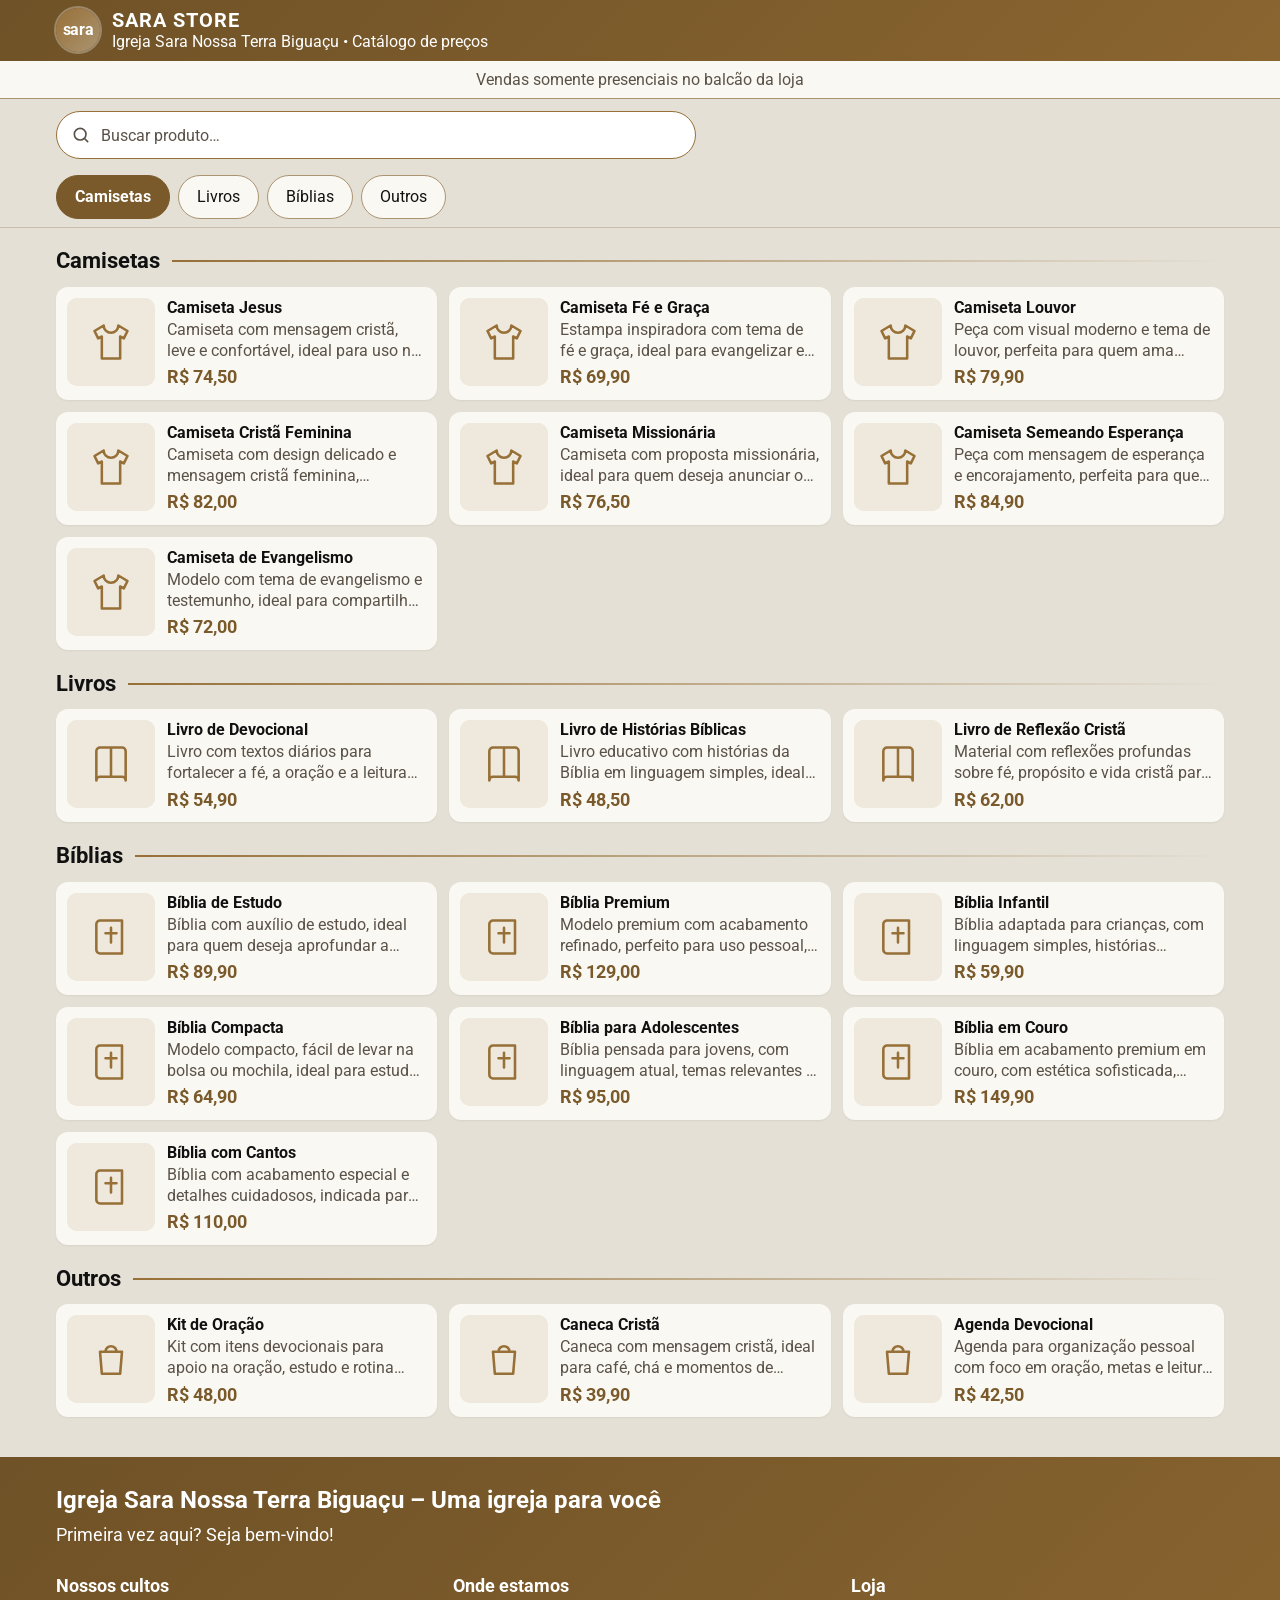
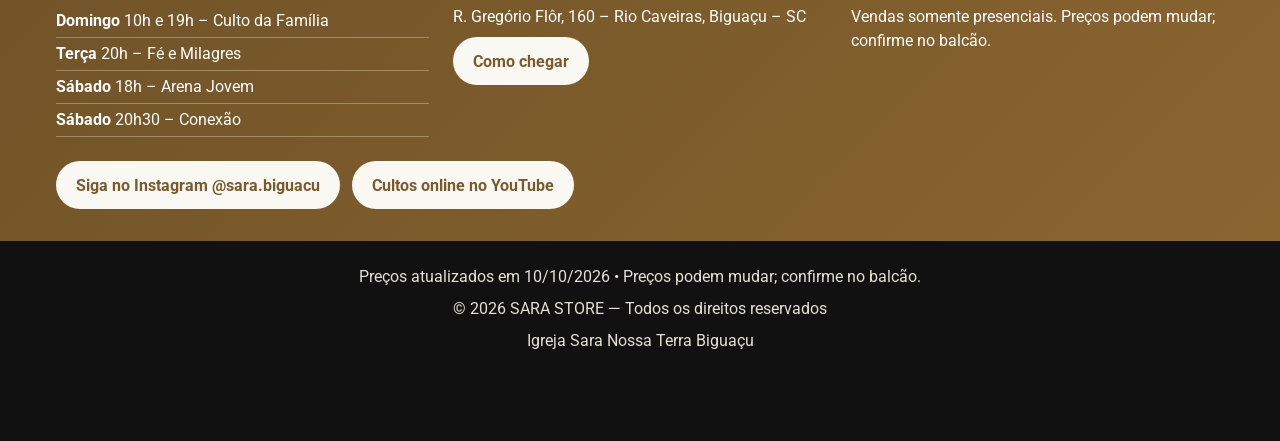
==== commit 09cef1b5: "Site sempre no modo claro O site não tem tema escuro, mas alguns navegadores de celular (modo escuro" ====
--- a/index.html
+++ b/index.html
@@ -6,7 +6,7 @@
   <title>SARA STORE – Catálogo de preços | Sara Biguaçu</title>
   <meta name="description" content="Catálogo de preços da loja da Igreja Sara Nossa Terra Biguaçu: camisetas, livros, bíblias e mais. Vendas somente presenciais, no balcão da loja.">
   <meta name="theme-color" content="#6F5227">
-  <meta name="color-scheme" content="light">
+  <meta name="color-scheme" content="only light">
   <meta property="og:type" content="website">
   <meta property="og:locale" content="pt_BR">
   <meta property="og:site_name" content="SARA STORE">
@@ -21,7 +21,7 @@
   <link rel="preconnect" href="https://fonts.googleapis.com">
   <link rel="preconnect" href="https://fonts.gstatic.com" crossorigin>
   <link rel="stylesheet" href="https://fonts.googleapis.com/css2?family=Roboto:wght@400;700&display=swap">
-  <link rel="stylesheet" href="css/style.css?v=1">
+  <link rel="stylesheet" href="css/style.css?v=2">
   <link rel="modulepreload" href="js/comum.js?v=1">
   <link rel="modulepreload" href="js/dialogo.js?v=1">
   <script type="module" src="js/app.js?v=1"></script>
--- a/css/style.css
+++ b/css/style.css
@@ -15,7 +15,7 @@
   --raio: 12px;
   --topo-fixo: 72px;        /* altura do que fica grudado no topo (chips) */
   --fonte: Roboto, system-ui, -apple-system, 'Segoe UI', Arial, sans-serif;
-  color-scheme: light;
+  color-scheme: only light; /* impede o navegador de escurecer a página */
 }
 
 *, *::before, *::after { box-sizing: border-box; }
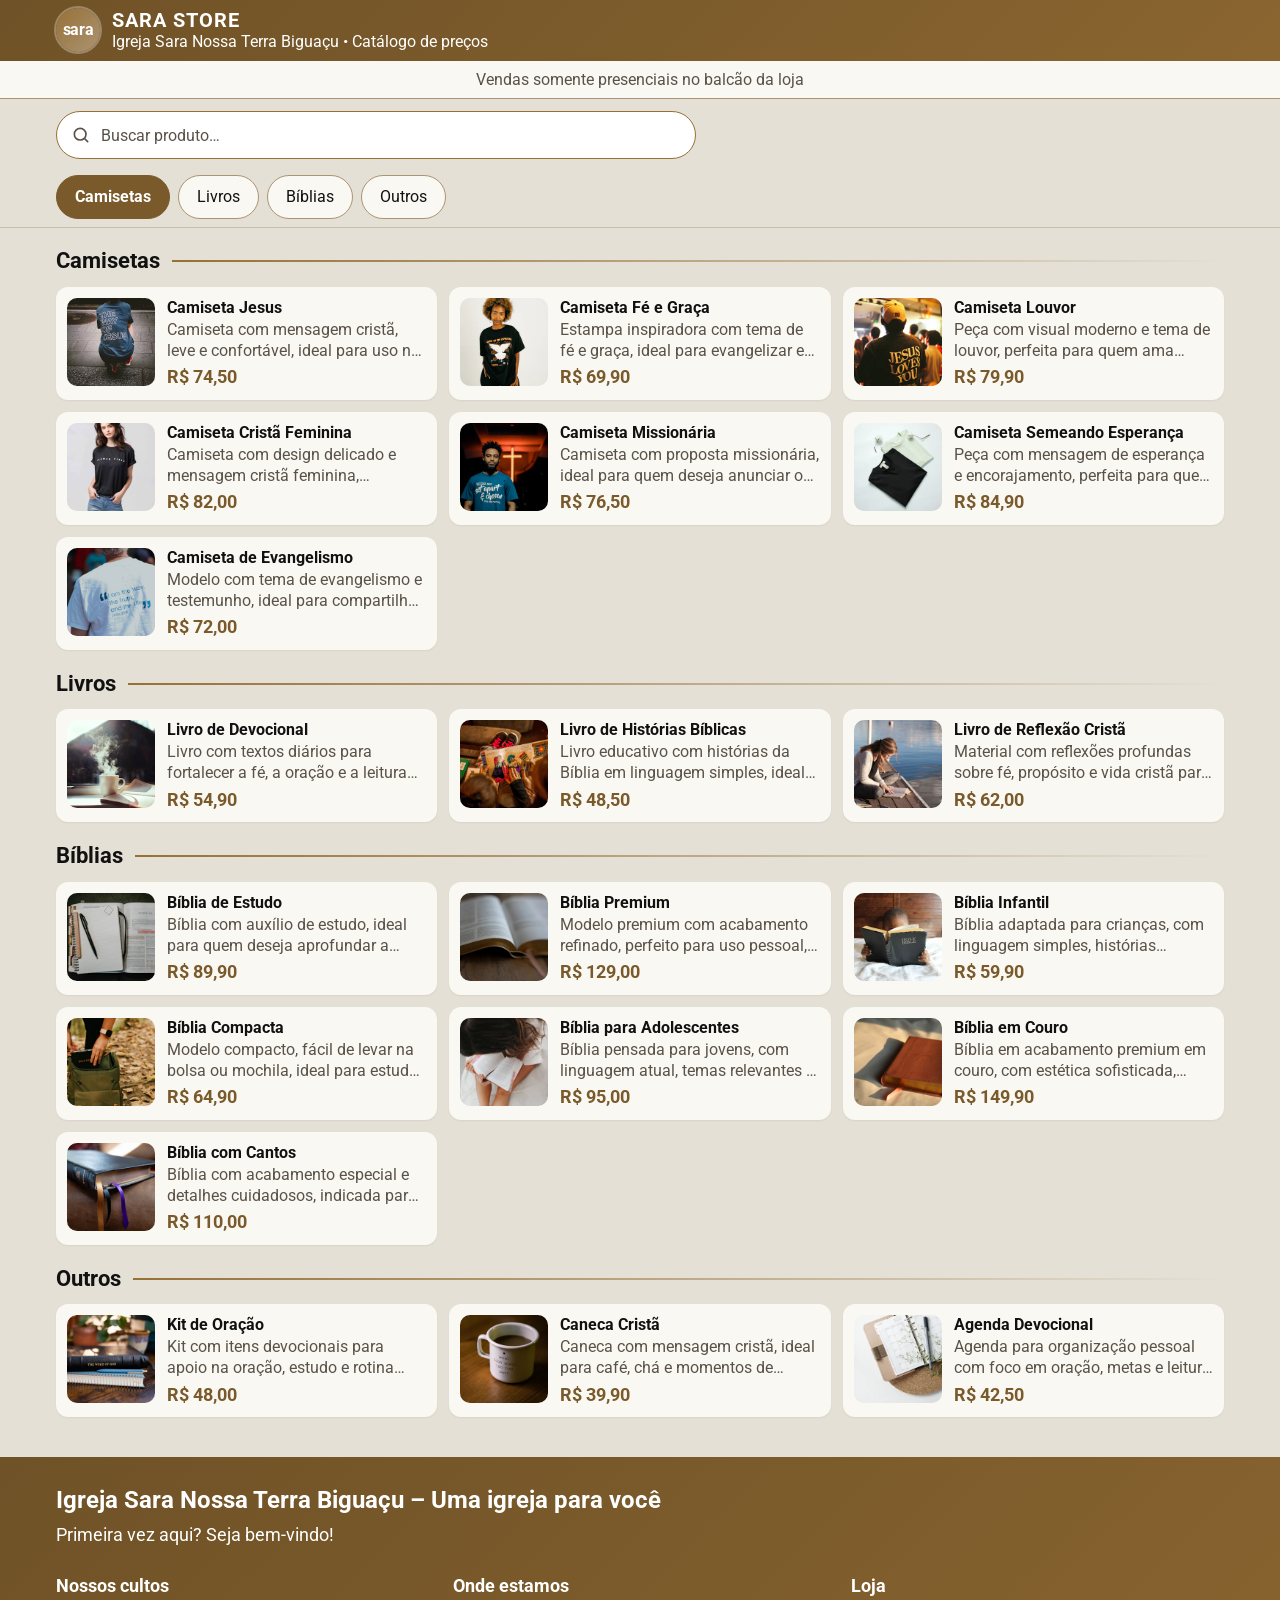
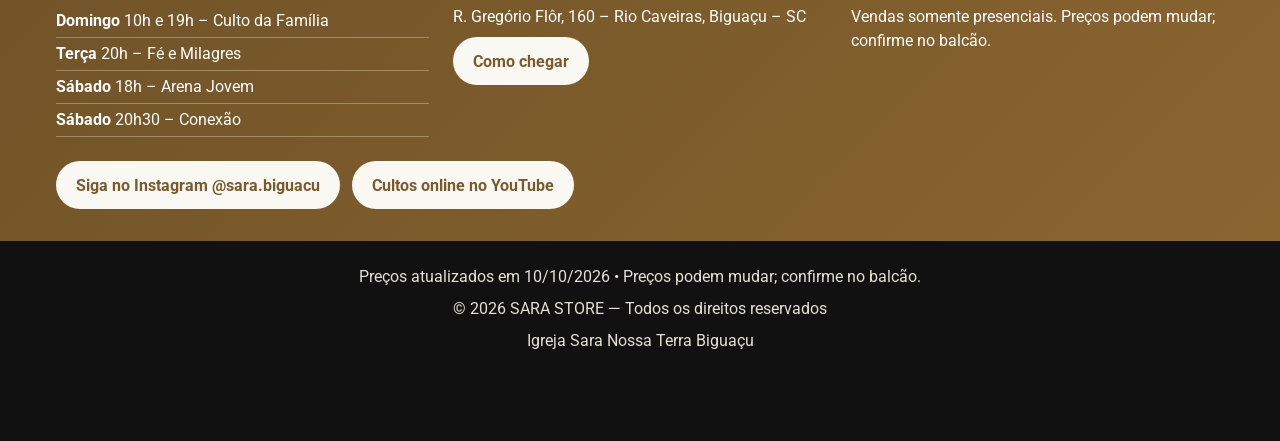
==== commit f154de17: "Prévia: fotos ilustrativas do Unsplash nos 20 produtos - 20 fotos gratuitas escolhidas e conferidas " ====
--- a/index.html
+++ b/index.html
@@ -21,7 +21,7 @@
   <link rel="preconnect" href="https://fonts.googleapis.com">
   <link rel="preconnect" href="https://fonts.gstatic.com" crossorigin>
   <link rel="stylesheet" href="https://fonts.googleapis.com/css2?family=Roboto:wght@400;700&display=swap">
-  <link rel="stylesheet" href="css/style.css?v=2">
+  <link rel="stylesheet" href="css/style.css?v=3">
   <link rel="modulepreload" href="js/comum.js?v=1">
   <link rel="modulepreload" href="js/dialogo.js?v=1">
   <script type="module" src="js/app.js?v=1"></script>
--- a/css/style.css
+++ b/css/style.css
@@ -167,7 +167,8 @@
   background: rgb(250 248 243 / .94); color: var(--texto); box-shadow: 0 1px 4px rgb(17 17 17 / .25);
 }
 .foto { display: flex; justify-content: center; background: var(--fundo-foto); }
-.foto img { display: block; width: min(100%, 44vh); width: min(100%, 44dvh); height: auto; aspect-ratio: 1; object-fit: cover; }
+/* Celular: foto de ponta a ponta, com altura limitada para o preço aparecer sem rolar. */
+.foto img { display: block; width: 100%; height: min(100vw, 44vh); height: min(100vw, 44dvh); object-fit: cover; }
 .corpo { display: grid; gap: 12px; padding: 16px 16px 24px; }
 .corpo h2 { padding-right: 48px; font-size: 22px; line-height: 1.25; }
 .corpo .selo, .corpo .botao { justify-self: start; }
@@ -226,7 +227,7 @@
   }
   .detalhe-in.com-foto { display: grid; grid-template-columns: minmax(0, 1fr) minmax(0, 1fr); }
   .com-foto .foto { align-items: flex-start; }
-  .com-foto .foto img { width: 100%; }
+  .com-foto .foto img { width: 100%; height: auto; aspect-ratio: 1; }
   .corpo { align-content: start; padding: 24px; }
 }
 @media (min-width: 1100px) {
